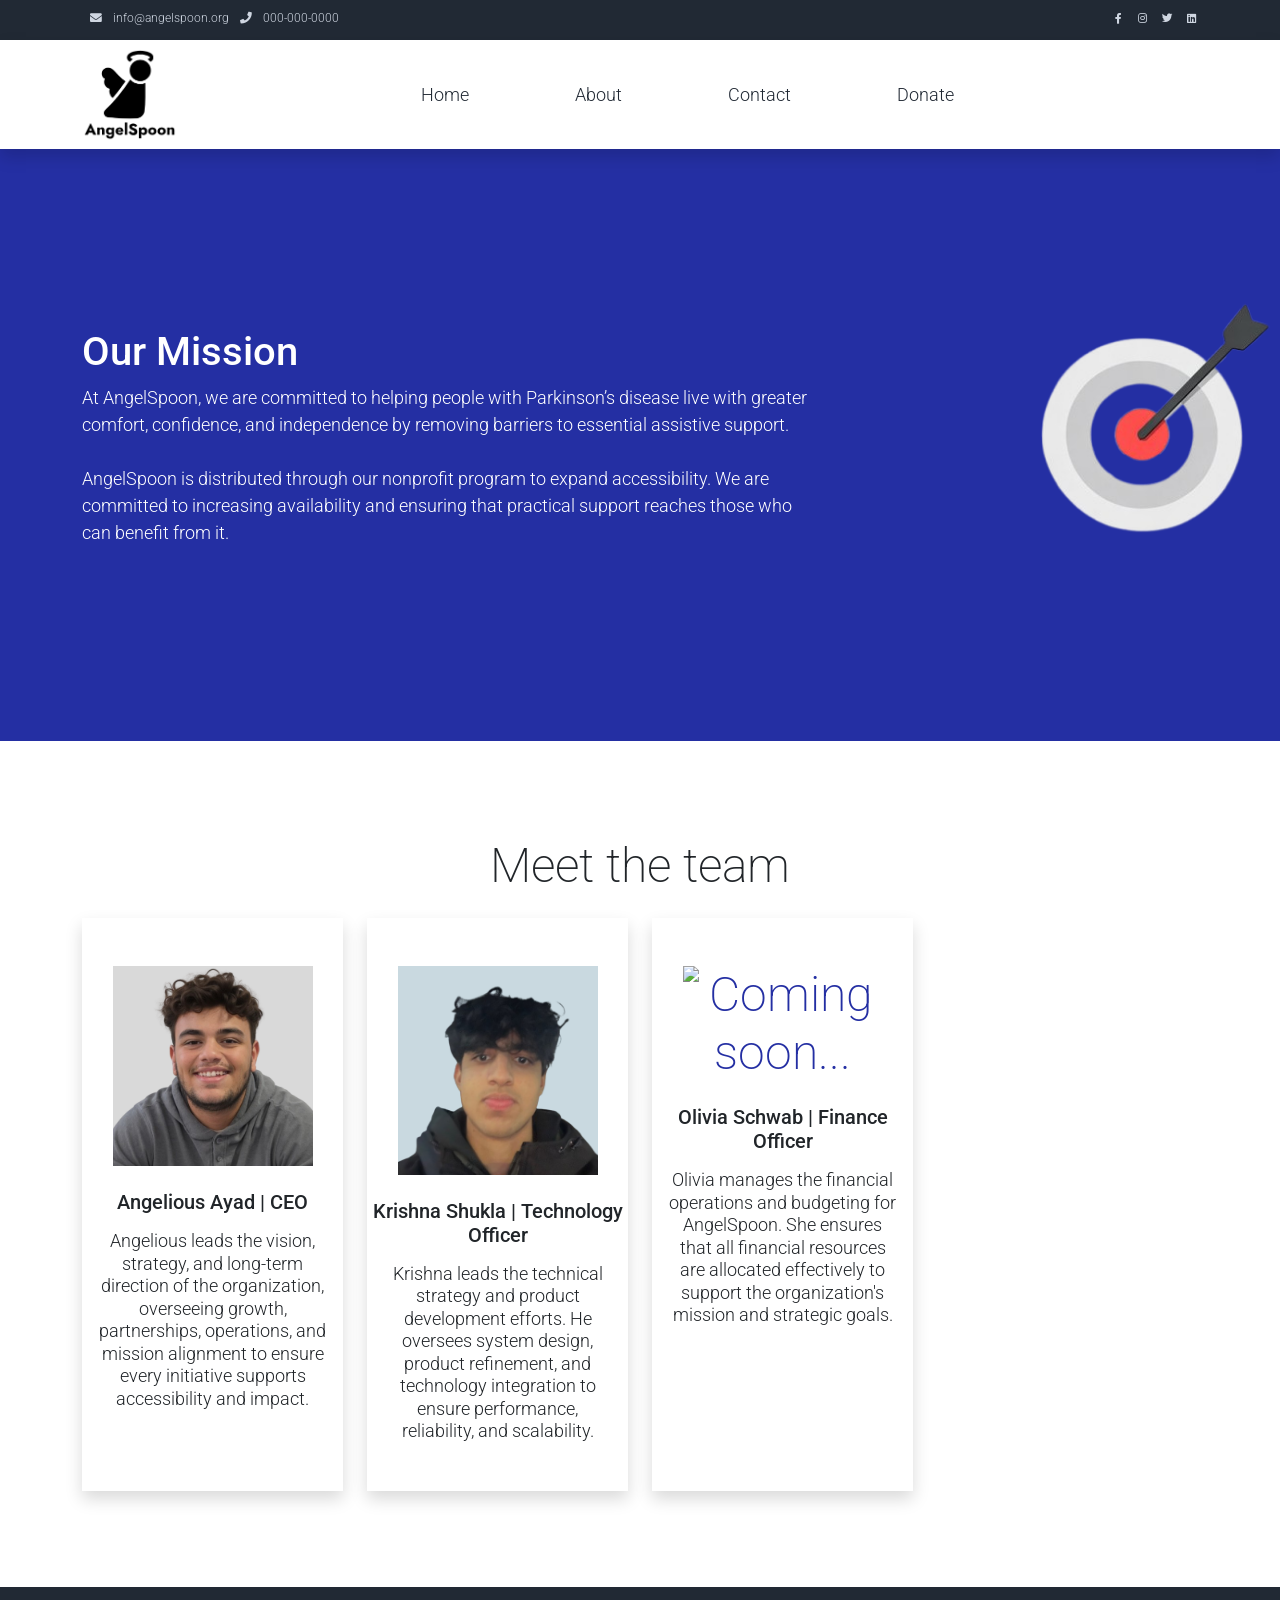
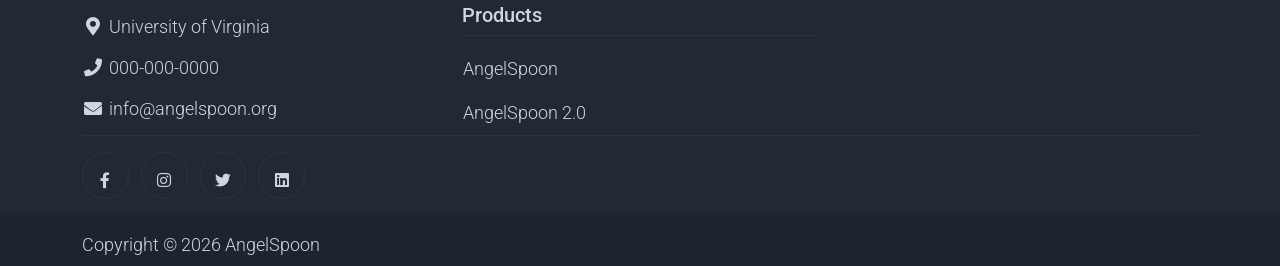
==== about.html @ 368e20e6 "new files website" ====
<!DOCTYPE html>
<html lang="en">


<head>
    <title>AngelSpoon</title>
    <meta charset="utf-8">
    <meta name="viewport" content="width=device-width, initial-scale=1">

    <link rel="apple-touch-icon" href="assets/img/apple-icon.png">
    <link rel="shortcut icon" type="image/x-icon" href="assets/img/logo.png">

    <link rel="stylesheet" href="assets/css/bootstrap.min.css">
    <link rel="stylesheet" href="assets/css/templatemo.css">
    <link rel="stylesheet" href="assets/css/custom.css">

    <!-- Load fonts style after rendering the layout styles -->
    <link rel="stylesheet" href="https://fonts.googleapis.com/css2?family=Roboto:wght@100;200;300;400;500;700;900&display=swap">
    <link rel="stylesheet" href="assets/css/fontawesome.min.css">

</head>


<body>
<!-- Start Top Nav -->
   <nav class="navbar navbar-expand-lg bg-dark navbar-light d-none d-lg-block" id="templatemo_nav_top">
        <div class="container text-light">
            <div class="w-100 d-flex justify-content-between">
                <div>
                    <i class="fa fa-envelope mx-2"></i>
                    <a class="navbar-sm-brand text-light text-decoration-none" href="mailto:info@company.com">info@angelspoon.org</a>
                    <i class="fa fa-phone mx-2"></i>
                    <a class="navbar-sm-brand text-light text-decoration-none" href="tel:010-020-0340">000-000-0000</a>
                </div>
                <div>
                    <a class="text-light" href="https://fb.com/templatemo" target="_blank" rel="sponsored"><i class="fab fa-facebook-f fa-sm fa-fw me-2"></i></a>
                    <a class="text-light" href="https://www.instagram.com/" target="_blank"><i class="fab fa-instagram fa-sm fa-fw me-2"></i></a>
                    <a class="text-light" href="https://twitter.com/" target="_blank"><i class="fab fa-twitter fa-sm fa-fw me-2"></i></a>
                    <a class="text-light" href="https://www.linkedin.com/" target="_blank"><i class="fab fa-linkedin fa-sm fa-fw"></i></a>
                </div>
            </div>
        </div>
    </nav>
    <!-- Close Top Nav -->


    <!-- Header -->
    <nav class="navbar navbar-expand-lg navbar-light shadow">
        <div class="container d-flex justify-content-between align-items-center">

        <a href="index.html">
            <img src="./assets/img/logo.png" href="index.html" style="width: 95px">
        </a>
            
              

            <button class="navbar-toggler border-0" type="button" data-bs-toggle="collapse" data-bs-target="#templatemo_main_nav" aria-controls="navbarSupportedContent" aria-expanded="false" aria-label="Toggle navigation">
                <span class="navbar-toggler-icon"></span>
            </button>

            <div class="align-self-center collapse navbar-collapse flex-fill  d-lg-flex justify-content-lg-between" id="templatemo_main_nav">
                <div class="flex-fill">
                    <ul class="nav navbar-nav d-flex justify-content-between mx-lg-auto">
                        <li class="nav-item">
                            <a class="nav-link" href="index.html">Home</a>
                        </li>
                        <li class="nav-item">
                            <a class="nav-link" href="about.html">About</a>
                        </li>
                        <li class="nav-item">
                            <a class="nav-link" href="contact.html">Contact</a>
                        </li>
                        <li class="nav-item">
                            <a class="nav-link" href="donate.html">Donate</a>
                        </li>
                    </ul>
                </div>
                <!-- <div class="navbar align-self-center d-flex">
                    <div class="d-lg-none flex-sm-fill mt-3 mb-4 col-7 col-sm-auto pr-3">
                        <div class="input-group">
                            <input type="text" class="form-control" id="inputMobileSearch" placeholder="Search ...">
                            <div class="input-group-text">
                                <i class="fa fa-fw fa-search"></i>
                            </div>
                        </div>
                    </div>
                    <a class="nav-icon d-none d-lg-inline" href="#" data-bs-toggle="modal" data-bs-target="#templatemo_search">
                        <i class="fa fa-fw fa-search text-dark mr-2"></i>
                    </a>
                    
                    
                </div> -->
            </div>

        </div>
    </nav>
    <!-- Close Header -->


    <section class="bg-success py-5">
        <div class="container">
            <div class="row align-items-center py-5">
                <div class="col-md-8 text-white">
                    <h1>Our Mission</h1>
                    <p>
                        At AngelSpoon, we are committed to helping people with Parkinson’s disease live with greater comfort, confidence, and independence by removing barriers to essential assistive support. <br> <br> AngelSpoon is distributed through our nonprofit program to expand accessibility. We are committed to increasing availability and ensuring that practical support reaches those who can benefit from it.
                    </p>
                </div>
                <div class="col-md-4">
                    <img src="assets/img/target.png" style="width:600px" alt="About Hero">
                </div>
            </div>
        </div>
    </section>
    <!-- Close Banner -->

    <!-- Start Section -->
    <section class="container py-5">
        <div class="row text-center pt-5 pb-3">
            <div class="col-lg-6 m-auto">
                <h1 class="h1">Meet the team</h1>
               
            </div>
        </div>
        <div class="row">

            <div class="col-md-6 col-lg-3 pb-5">
                <div class="h-100 py-5 services-icon-wap shadow">
                    <div class="h1 text-success text-center">
                        <img src="./assets/img/angel.png" class="img-fluid mx-auto d-block" style="max-width:200px" alt="Angelious Ayad">
                    </div>
                    <h2 class="h5 mt-4 text-center text-dark">Angelious Ayad | CEO</h2>
                    <p class="small mt-3 text-center px-3 mb-0 lh-sm text-dark">
                        Angelious leads the vision, strategy, and long‑term direction of the organization, overseeing growth, partnerships, operations, and mission alignment to ensure every initiative supports accessibility and impact.
                    </p>
                </div>
            </div>

            <div class="col-md-6 col-lg-3 pb-5">
                <div class="h-100 py-5 services-icon-wap shadow">
                    <div class="h1 text-success text-center">
                        <img src="./assets/img/krishna_2.png" class="img-fluid mx-auto d-block" style="max-width:200px" alt="Krishna Shukla">
                    </div>
                    <h2 class="h5 mt-4 text-center text-dark">Krishna Shukla | Technology Officer</h2>
                    <p class="small mt-3 text-center px-3 mb-0 lh-sm text-dark">
                        Krishna leads the technical strategy and product development efforts. He oversees system design, product refinement, and technology integration to ensure performance, reliability, and scalability. 
                </div>
            </div>

            <div class="col-md-6 col-lg-3 pb-5">
                <div class="h-100 py-5 services-icon-wap shadow">
                    <div class="h1 text-success text-center"><img src="" class="img-fluid mx-auto d-block" style="max-width:200px" alt="Coming soon..."></div>
                    <h2 class="h5 mt-4 text-center text-dark">Olivia Schwab | Finance Officer</h2>
                    <p class="small mt-3 text-center px-3 mb-0 lh-sm text-dark">
                        Olivia manages the financial operations and budgeting for AngelSpoon. She ensures that all financial resources are allocated effectively to support the organization's mission and strategic goals.
                    </p>
                </div>
            </div>

            
        </div>
    </section>
    <!-- End Section -->

                </div>
            </div>
        </div>
    </section>
    <!--End Brands-->


    <!-- Start Footer -->
    <footer class="bg-dark" id="tempaltemo_footer" role="contentinfo">
        <div class="container">
            <div class="row">

                <div class="col-md-4 pt-3 d-flex flex-column">
                    <ul class="list-unstyled text-light footer-link-list small mb-0">
                        <li class="mb-1">
                            <i class="fas fa-map-marker-alt fa-fw"></i>
                            University of Virginia
                        </li>
                        <li class="mb-1">
                            <i class="fa fa-phone fa-fw"></i>
                            <a class="text-decoration-none text-light" href="tel:010-020-0340" aria-label="Call AngelSpoon">000-000-0000</a>
                        </li>
                        <li>
                            <i class="fa fa-envelope fa-fw"></i>
                            <a class="text-decoration-none text-light" href="mailto:info@company.com" aria-label="Email AngelSpoon">info@angelspoon.org</a>
                        </li>
                    </ul>
                </div>

                <div class="col-md-4 pt-3">
                    <h5 class="h5 text-light border-bottom pb-2 border-light">Products</h5>
                    <ul class="list-unstyled text-light footer-link-list small mb-0">
                        <li class="mb-1"><a class="text-decoration-none text-light btn btn-link p-0" role="button" href="#" aria-label="View AngelSpoon product">AngelSpoon</a></li>
                        <li><a class="text-decoration-none text-light btn btn-link p-0" role="button" href="#" aria-label="View AngelSpoon 2.0 product">AngelSpoon 2.0</a></li>
                    </ul>
                </div>

            </div>

            <div class="row text-light mb-3">
                <div class="col-12 mb-2">
                    <div class="w-100 my-2 border-top border-light"></div>
                </div>
                <div class="col-auto me-auto">
                    <ul class="list-inline text-left footer-icons mb-0">
                        <li class="list-inline-item border border-light rounded-circle text-center p-1">
                            <a class="text-light text-decoration-none" target="_blank" rel="noopener noreferrer" href="https://facebook.com/" aria-label="Facebook"><i class="fab fa-facebook-f fa-sm fa-fw"></i></a>
                        </li>
                        <li class="list-inline-item border border-light rounded-circle text-center p-1">
                            <a class="text-light text-decoration-none" target="_blank" rel="noopener noreferrer" href="https://www.instagram.com/" aria-label="Instagram"><i class="fab fa-instagram fa-sm fa-fw"></i></a>
                        </li>
                        <li class="list-inline-item border border-light rounded-circle text-center p-1">
                            <a class="text-light text-decoration-none" target="_blank" rel="noopener noreferrer" href="https://twitter.com/" aria-label="Twitter"><i class="fab fa-twitter fa-sm fa-fw"></i></a>
                        </li>
                        <li class="list-inline-item border border-light rounded-circle text-center p-1">
                            <a class="text-light text-decoration-none" target="_blank" rel="noopener noreferrer" href="https://www.linkedin.com/" aria-label="LinkedIn"><i class="fab fa-linkedin fa-sm fa-fw"></i></a>
                        </li>
                    </ul>
                </div>
                <div class="col-auto"></div>
            </div>
        </div>

        <div class="w-100 bg-black py-2">
            <div class="container">
                <div class="row pt-2">
                    <div class="col-12">
                        <p class="text-left text-light small mb-0">
                            Copyright &copy; 2026 AngelSpoon
                        </p>
                    </div>
                </div>
            </div>
        </div>

    </footer>
    <!-- End Footer -->

    <!-- Start Script -->
    <script src="assets/js/jquery-1.11.0.min.js"></script>
    <script src="assets/js/jquery-migrate-1.2.1.min.js"></script>
    <script src="assets/js/bootstrap.bundle.min.js"></script>
    <script src="assets/js/templatemo.js"></script>
    <script src="assets/js/custom.js"></script>
    <!-- End Script -->
</body>

</html>
---- assets/css/templatemo.css ----
/*

TemplateMo 559 Zay Shop

https://templatemo.com/tm-559-zay-shop

---------------------------------------------
Table of contents
------------------------------------------------
1. Typography
2. General
3. Nav
4. Hero Carousel
5. Accordion
6. Shop
7. Product
8. Carousel Hero
9. Carousel Brand
10. Services
11. Contact map
12. Footer
13. Small devices (landscape phones, 576px and up)
14. Medium devices (tablets, 768px and up)
15. Large devices (desktops, 992px and up)
16. Extra large devices (large desktops, 1200px and up)
--------------------------------------------- */




/* Typography */
body, ul, li, p, a, label, input, div {
  font-family: 'Roboto', sans-serif;
  font-size: 18px !important;
  font-weight: 300 !important;
}
.h1 {
  font-family: 'Roboto', sans-serif;
  font-size: 48px !important;
  font-weight: 200 !important;
}
.h2 {
  font-family: 'Roboto', sans-serif;
  font-size: 30px !important;
  font-weight: 300;
}
.h3 {
  font-family: 'Roboto', sans-serif;
  font-size: 22px !important;
}




/* General */
.logo { font-weight: 500 !important;}
.text-warning {  color: #ede861 !important;}
.text-muted { color: #bcbcbc !important;}
.text-success { color: #242fa3!important}
.text-light { color: #cfd6e1 !important;}
.bg-dark { background-color: #212934 !important;}
.bg-light { background-color: #e9eef5 !important;}
.bg-black { background-color: #1d242d !important;}
.bg-success { background-color: #242fa3 !important;}
.btn-success {
  background-color: #242fa3 !important;
  border-color: #242fa3 !important;
}
.pagination .page-link:hover {color: #000;}
.pagination .page-link:hover, .pagination .page-link.active {
  background-color: #69bb7e;
  color: #fff;
}
/* Nav */
#templatemo_nav_top { min-height: 40px;}
#templatemo_nav_top * { font-size: .9em !important;}
#templatemo_main_nav a { color: #212934;}
#templatemo_main_nav a:hover { color: #242fa3;}
#templatemo_main_nav .navbar .nav-icon { margin-right: 20px;}

/* Hero Carousel */
#template-mo-zay-hero-carousel { background: #efefef !important;}
/* Accordion */
.templatemo-accordion a { color: #000;}
.templatemo-accordion a:hover { color: #333d4a;}
/* Shop */
.shop-top-menu a:hover { color: #69bb7e !important;}
/* Product */
.product-wap { box-shadow: 0px 5px 10px 0px rgba(0, 0, 0, 0.10);}
.product-wap .product-color-dot.color-dot-red { background:#f71515;}
.product-wap .product-color-dot.color-dot-blue { background:#6db4fe;}
.product-wap .product-color-dot.color-dot-black { background:#000000;}
.product-wap .product-color-dot.color-dot-light { background:#e0e0e0;}
.product-wap .product-color-dot.color-dot-green { background:#0bff7e;}
.card.product-wap .card .product-overlay {
  background: rgba(0,0,0,.2);
  visibility: hidden;
  opacity: 0;
  transition: .3s;
}
.card.product-wap:hover .card .product-overlay {
  visibility: visible;
  opacity: 1;
}
.card.product-wap a { color: #000;}
#carousel-related-product .slick-slide:focus { outline: none !important;}
#carousel-related-product .slick-dots li button:before {
  font-size: 15px;
  margin-top: 20px;
}
/* Brand */
.brand-img {
  filter: grayscale(100%);
  opacity: 0.5;
  transition: .5s;
}
.brand-img:hover {
  filter: grayscale(0%);
  opacity: 1;
}
/* Carousel Hero */
#template-mo-zay-hero-carousel .carousel-indicators li {
  margin-top: -50px;
  background-color: #242fa3;
}
#template-mo-zay-hero-carousel .carousel-control-next i,
#template-mo-zay-hero-carousel .carousel-control-prev i {
  color: #242fa3 !important;
  font-size: 2.8em !important;
}
/* Carousel Brand */
.tempaltemo-carousel .h1 {
  font-size: .5em !important;
  color: #000 !important;
}
/* Services */
.services-icon-wap {transition: .3s;}
.services-icon-wap:hover, .services-icon-wap:hover i {color: #fff;}
.services-icon-wap:hover {background: #242fa3;}
/* Contact map */
.leaflet-control a, .leaflet-control { font-size: 10px !important;}
.form-control { border: 1px solid #e8e8e8;}
/* Footer */
#tempaltemo_footer a { color: #dcdde1;}
#tempaltemo_footer a:hover { color: #68bb7d;}
#tempaltemo_footer ul.footer-link-list li { padding-top: 10px;}
#tempaltemo_footer ul.footer-icons li {
  width: 2.6em;
  height: 2.6em;
  line-height: 2.6em;
}
#tempaltemo_footer ul.footer-icons li:hover {
  background-color: #cfd6e1;
  transition: .5s;
}
#tempaltemo_footer ul.footer-icons li:hover i {
  color: #212934;
  transition: .5s;
}
#tempaltemo_footer .border-light { border-color: #2d343f !important;}
/*
// Extra small devices (portrait phones, less than 576px)
// No media query since this is the default in Bootstrap
*/
/* Small devices (landscape phones, 576px and up)*/
.product-wap .h3, .product-wap li, .product-wap i, .product-wap p {
  font-size: 12px !important;
}
.product-wap .product-color-dot {
  width: 6px;
  height: 6px;
}

@media (min-width: 576px) {
  .tempaltemo-carousel .h1 { font-size: 1em !important;}
}

/*// Medium devices (tablets, 768px and up)*/
@media (min-width: 768px) {
  #templatemo_main_nav .navbar-nav {max-width: 450px;}
 }

/* Large devices (desktops, 992px and up)*/
@media (min-width: 992px) {
  #templatemo_main_nav .navbar-nav {max-width: 550px;}
  #template-mo-zay-hero-carousel .carousel-item {min-height: 30rem !important;}
  .product-wap .h3, .product-wap li, .product-wap i, .product-wap p {font-size: 18px !important;}
  .product-wap .product-color-dot {
    width: 12px;
    height: 12px;
  }
}

/* Extra large devices (large desktops, 1200px and up)*/
@media (min-width: 1200px) {}
---- assets/css/custom.css ----
/*
Custom Css
*/
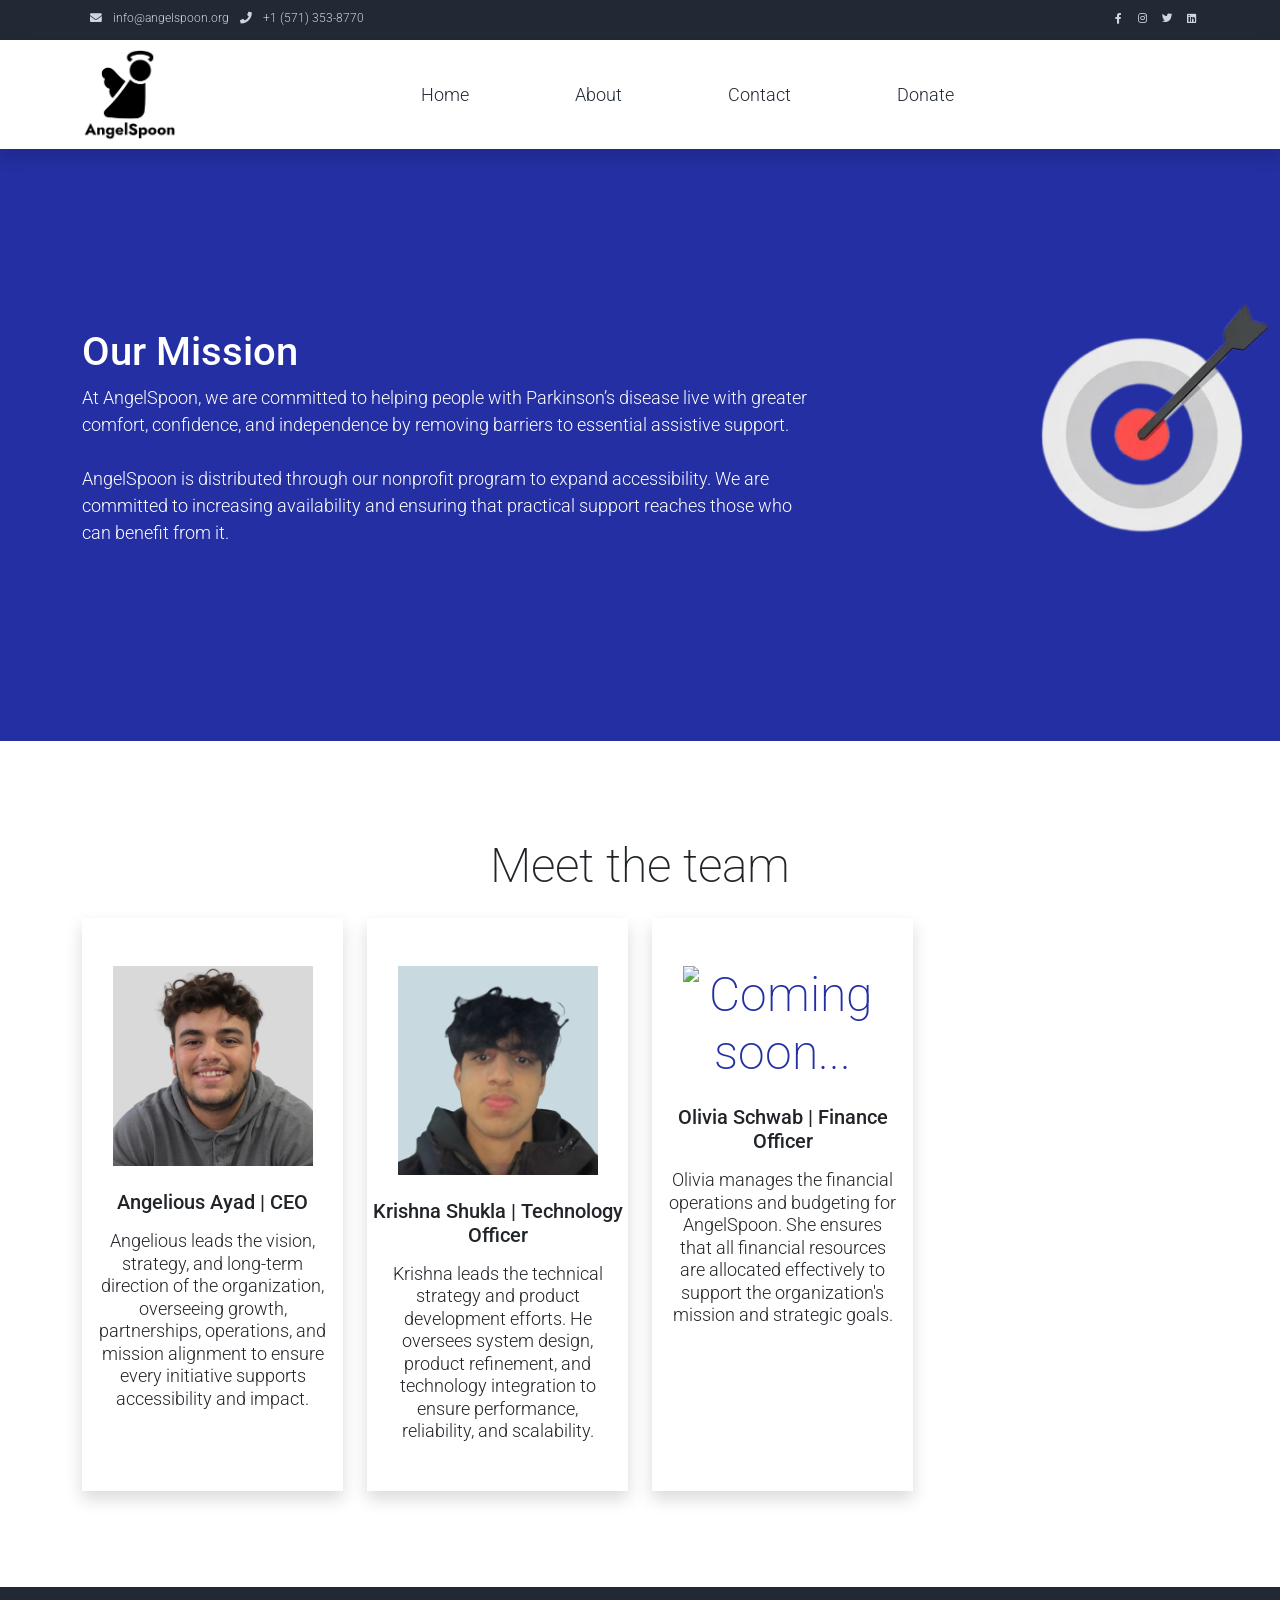
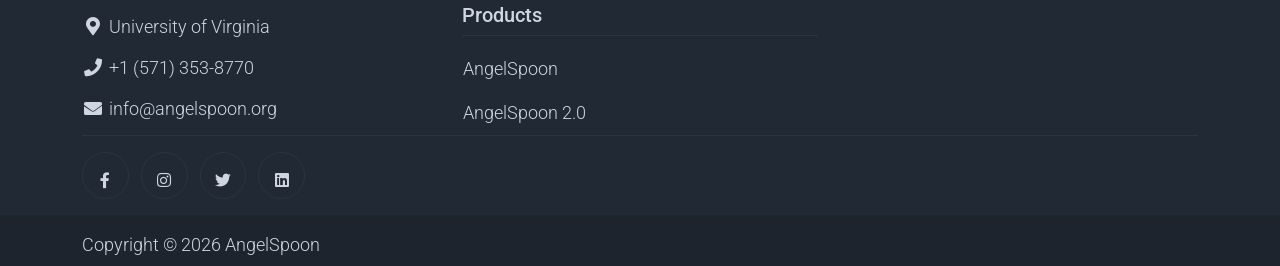
==== commit c6445ac3: "changes change" ====
--- a/about.html
+++ b/about.html
@@ -30,7 +30,7 @@
                     <i class="fa fa-envelope mx-2"></i>
                     <a class="navbar-sm-brand text-light text-decoration-none" href="mailto:info@company.com">info@angelspoon.org</a>
                     <i class="fa fa-phone mx-2"></i>
-                    <a class="navbar-sm-brand text-light text-decoration-none" href="tel:010-020-0340">000-000-0000</a>
+                    <a class="navbar-sm-brand text-light text-decoration-none" href="tel:010-020-0340">+1 (571) 353-8770</a>
                 </div>
                 <div>
                     <a class="text-light" href="https://fb.com/templatemo" target="_blank" rel="sponsored"><i class="fab fa-facebook-f fa-sm fa-fw me-2"></i></a>
@@ -182,7 +182,7 @@
                         </li>
                         <li class="mb-1">
                             <i class="fa fa-phone fa-fw"></i>
-                            <a class="text-decoration-none text-light" href="tel:010-020-0340" aria-label="Call AngelSpoon">000-000-0000</a>
+                            <a class="text-decoration-none text-light" href="tel:010-020-0340" aria-label="Call AngelSpoon">+1 (571) 353-8770</a>
                         </li>
                         <li>
                             <i class="fa fa-envelope fa-fw"></i>
